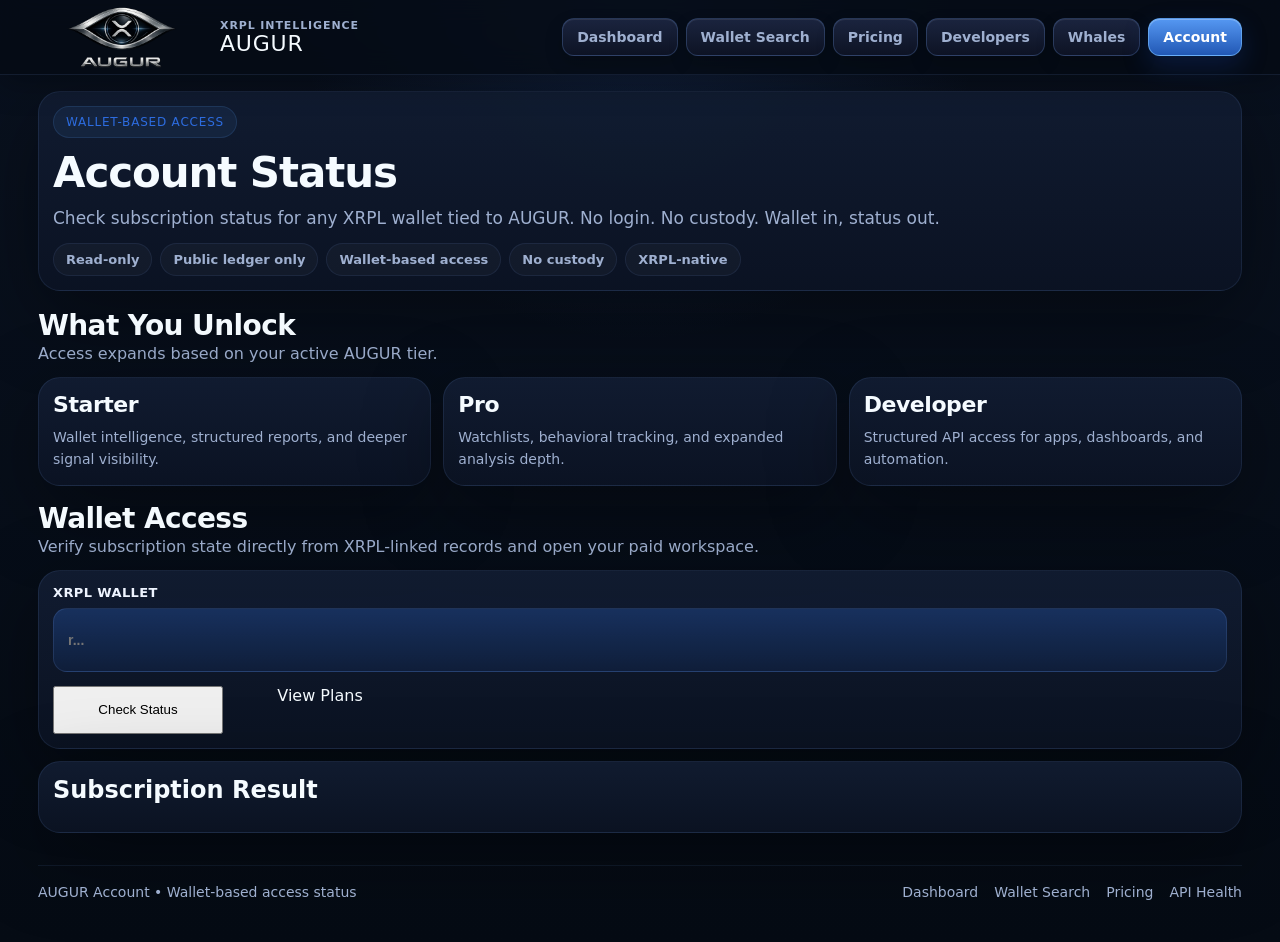
==== account/index.html @ 62ca0353 "Revert "augur: add custodial wallet warning labels" This reverts commit 3d190e66dc133a65c12ebbc3bbf4" ====
<!DOCTYPE html>
<html lang="en">
<head>
  <meta charset="utf-8" />
  <meta name="viewport" content="width=device-width, initial-scale=1, maximum-scale=1, user-scalable=no" />
  <title>AUGUR Account Status</title>
  <meta name="description" content="Check AUGUR subscription status for any XRPL wallet. Wallet-based access. No login. No custody." />
  <style>
    :root{
      --bg:#050b14;
      --panel:#111c31;
      --panel-2:#0b1323;
      --line:rgba(118,156,228,.12);
      --line-soft:rgba(118,156,228,.10);
      --text:#eef4ff;
      --muted:#9fb0d0;
      --soft:#7f92b6;
      --blue:#59a6ff;
      --blue-2:#2d6cdf;
      --green:#4ee39a;
      --amber:#ffcc66;
      --red:#ff7878;
      --shadow:0 24px 80px rgba(0,0,0,.36);
      --glow:0 0 0 1px rgba(87,166,255,.14), 0 0 28px rgba(45,108,223,.10);
      --radius:22px;
    }

    *{box-sizing:border-box}
    html{scroll-behavior:smooth}
    body{
      margin:0;
      font-family:Inter,ui-sans-serif,system-ui,-apple-system,BlinkMacSystemFont,"Segoe UI",sans-serif;
      background:
        radial-gradient(circle at top, rgba(56,104,198,.18), transparent 30%),
        linear-gradient(180deg, #09111f 0%, var(--bg) 100%);
      color:#f5fbff;
    }

    a{color:inherit;text-decoration:none}

    .wrap{
      width:min(1240px, calc(100% - 36px));
      margin:0 auto;
      padding:0 18px;
    }

    .topbar{
      position:sticky;
      top:0;
      z-index:50;
      backdrop-filter:blur(14px);
      background:rgba(5,11,21,.84);
      border-bottom:1px solid rgba(118,156,228,.12);
      box-shadow:0 10px 30px rgba(0,0,0,.25);
    }

    .nav{
      min-height:74px;
      display:flex;
      align-items:center;
      justify-content:space-between;
      gap:16px;
      flex-wrap:wrap;
    }

    .brand{
      display:flex;
      align-items:center;
      gap:14px;
      letter-spacing:.4px;
    }

    .brand-mark{
      width:168px;
      height:64px;
      display:grid;
      place-items:center;
      color:var(--blue-2);
    }

    .brand-mark img{
      width:100%;
      height:100%;
      object-fit:contain;
      display:block;
      transform:translateY(-48px);
    }

    .brand-copy{
      display:flex;
      flex-direction:column;
      gap:2px;
    }

    .brand-copy small{
      color:var(--muted);
      font-size:11px;
      letter-spacing:.9px;
      text-transform:uppercase;
      font-weight:700;
      line-height:1;
    }

    .brand-copy span{
      font-size:22px;
      letter-spacing:.8px;
      line-height:1;
    }

    .nav-links{
      display:flex;
      align-items:center;
      gap:8px;
      flex-wrap:wrap;
    }

    .nav-link{
      color:var(--muted);
      padding:10px 14px;
      border-radius:12px;
      font-size:14px;
      font-weight:700;
      border:1px solid rgba(92,128,190,.32);
      transition:.15s ease;
      background:linear-gradient(180deg,rgba(28,38,66,.95) 0%,rgba(14,20,38,.95) 100%);
      box-shadow:inset 0 1px 0 rgba(255,255,255,.08),0 8px 18px rgba(0,0,0,.18);
    }

    .nav-link:hover{
      color:var(--text);
      transform:translateY(-1px);
      border-color:rgba(120,190,255,.45);
      box-shadow:inset 0 1px 0 rgba(255,255,255,.12),0 10px 24px rgba(20,60,160,.18);
    }

    .nav-link.active{
      color:#fff;
      background:linear-gradient(180deg,rgba(90,160,255,.95) 0%,rgba(35,92,190,.95) 100%);
      border-color:rgba(120,190,255,.6);
      box-shadow:inset 0 1px 0 rgba(255,255,255,.25),0 10px 26px rgba(20,60,160,.28);
    }

    .mobile-nav{
      display:none;
      width:100%;
      gap:8px;
      flex-wrap:wrap;
      padding-top:12px;
      padding-bottom:6px;
      border-top:1px solid rgba(118,156,228,.10);
      overflow-x:visible;
    }

    .mobile-nav::-webkit-scrollbar{
      display:none;
    }

    .mobile-nav a{
      flex:0 0 auto;
      min-height:46px;
      display:flex;
      align-items:center;
      justify-content:center;
      text-align:center;
      padding:0 8px;
      border-radius:12px;
      text-decoration:none;
      color:var(--muted);
      background:linear-gradient(180deg,rgba(28,38,66,.95) 0%,rgba(14,20,38,.95) 100%);
      border:1px solid rgba(92,128,190,.32);
      box-shadow:inset 0 1px 0 rgba(255,255,255,.08),0 8px 18px rgba(0,0,0,.18);
      font-size:13px;
      font-weight:700;
    }

    .mobile-nav a:hover,
    .mobile-nav a.active{
      color:var(--text);
      background:rgba(118,156,228,.12);
    }

    .hero{
      padding:16px 0 8px;
    }

    .hero-card,
    .card{
      background:linear-gradient(180deg,rgba(17,28,49,.96),rgba(11,19,35,.96));
      border:1px solid var(--line);
      border-radius:22px;
      box-shadow:var(--shadow);
      padding:14px;
    }

    .eyebrow{
      display:inline-flex;
      align-items:center;
      gap:8px;
      padding:8px 12px;
      border-radius:999px;
      background:rgba(87,166,255,.08);
      border:1px solid rgba(87,166,255,.14);
      color:var(--blue-2);
      font-size:12px;
      text-transform:uppercase;
      letter-spacing:.8px;
    }

    h1,h2,h3,p,pre{margin:0}

    h1{
      margin:14px 0 10px;
      font-size:42px;
      line-height:1.02;
      letter-spacing:-1.1px;
      max-width:900px;
    }

    .lede{
      margin:0;
      color:var(--muted);
      font-size:17px;
      max-width:940px;
      line-height:1.55;
    }

    .trust{
      display:flex;
      flex-wrap:wrap;
      gap:8px;
      margin-top:12px;
    }

    .pill{
      display:inline-flex;
      align-items:center;
      gap:8px;
      padding:8px 12px;
      border-radius:999px;
      background:rgba(255,255,255,.03);
      border:1px solid rgba(118,156,228,.10);
      color:var(--muted);
      font-size:13px;
      font-weight:700;
    }

    .section{
      padding:8px 0 14px;
    }

    .section-head{
      display:flex;
      align-items:end;
      justify-content:space-between;
      gap:16px;
      margin-bottom:12px;
      flex-wrap:wrap;
    }

    .section-head h2{
      font-size:28px;
      letter-spacing:-.6px;
    }

    .section-head p{
      color:var(--muted);
      line-height:1.45;
    }

    .grid-3{
      display:grid;
      grid-template-columns:repeat(3,minmax(0,1fr));
      gap:12px;
    }

    .grid-2{
      display:grid;
      gap:12px;
    }

    .tag{
      display:inline-flex;
      align-items:center;
      width:max-content;
      padding:8px 10px;
      border-radius:999px;
      font-size:11px;
      letter-spacing:.14em;
      text-transform:uppercase;
      color:#dfe9ff;
      background:rgba(255,255,255,.05);
      border:1px solid var(--line-soft);
      margin-bottom:12px;
    }

    .tag.blue{
      color:#dcebff;
      background:rgba(49,108,214,.18);
      border-color:rgba(89,166,255,.20);
    }

    .tag.green{
      color:#dcffef;
      background:rgba(34,111,76,.22);
      border-color:rgba(78,227,154,.20);
    }

    .tag.amber{
      color:#fff2cf;
      background:rgba(125,95,28,.24);
      border-color:rgba(255,204,102,.18);
    }

    .tag.red{
      color:#ffdede;
      background:rgba(120,29,29,.26);
      border-color:rgba(255,120,120,.18);
    }

    .tag.gray{
      color:#d7dfef;
      background:rgba(90,102,128,.20);
      border-color:rgba(159,176,208,.18);
    }

    .tag.purple{
      color:#f0e7ff;
      background:rgba(88,66,160,.24);
      border-color:rgba(170,140,255,.22);
    }

    .card h3{
      font-size:22px;
      letter-spacing:-.02em;
      margin-bottom:10px;
    }

    .card p{
      color:var(--muted);
      line-height:1.55;
      font-size:14px;
    }

    .code-card{
      background:linear-gradient(180deg,rgba(9,15,26,.98),rgba(7,12,22,.98));
      border:1px solid rgba(118,156,228,.14);
      border-radius:18px;
      padding:14px;
      overflow:auto;
    }

    pre{
      font-family:ui-monospace,SFMono-Regular,Menlo,Consolas,monospace;
      font-size:12px;
      line-height:1.6;
      color:#dbe8ff;
      white-space:pre-wrap;
      word-break:break-word;
    }

    .list{
      margin:0;
      padding-left:18px;
      color:var(--muted);
      display:grid;
      gap:10px;
      line-height:1.55;
      font-size:14px;
    }

    .list li small{
      display:block;
      color:var(--soft);
      margin-top:4px;
    }

    .endpoint-list{
      display:grid;
      gap:10px;
    }

    .endpoint{
      padding:14px;
      border-radius:16px;
      background:rgba(255,255,255,.03);
      border:1px solid rgba(255,255,255,.06);
    }

    .endpoint .path{
      display:inline-block;
      font-family:ui-monospace,SFMono-Regular,Menlo,Consolas,monospace;
      font-size:13px;
      font-weight:800;
      color:#dbe8ff;
      margin-bottom:6px;
    }

    .endpoint p{
      color:var(--muted);
      line-height:1.5;
      font-size:13px;
    }

    .footer{
      padding:18px 0 42px;
      color:var(--muted);
      font-size:14px;
    }

    .footer-inner{
      padding-top:18px;
      border-top:1px solid rgba(118,156,228,.10);
      display:flex;
      align-items:center;
      justify-content:space-between;
      gap:14px;
      flex-wrap:wrap;
    }

    .footer-links{
      display:flex;
      gap:16px;
      flex-wrap:wrap;
    }

    .footer-links a{color:var(--muted)}
    .footer-links a:hover{color:var(--text)}

    .account-actions{
      display:flex;
      gap:12px;
      flex-wrap:wrap;
      margin-top:14px;
    }

    .account-actions .btn{
      min-height:48px;
      min-width:170px;
      justify-content:center;
      text-align:center;
      text-decoration:none;
    }

    @media (max-width:1080px){
      .grid-3,
      .grid-2{
        grid-template-columns:1fr;
      }
    }

    @media (max-width:760px){
      .wrap{padding:0 14px}
      .nav-links{display:none}
      .mobile-nav{
        display:flex;
        gap:10px;
        overflow-x:visible;
      flex-wrap:wrap;
        padding-bottom:6px;
      }
      .hero{padding:12px 0 6px}
      .hero-card,.card{padding:12px}
      .section{padding:6px 0 10px}
      .section-head{margin-bottom:10px}
      .section-head h2{font-size:24px}
      .card h3{font-size:19px}
      .card p,.list,.endpoint p{font-size:13px}
      h1{font-size:30px}
      .lede{font-size:15px}
      .brand-copy span{font-size:18px}
    }
  </style>

  <!-- favicon: AUGUR -->
  <link rel="icon" href="/assets/favicons/augur/favicon.ico" sizes="any" />
  <link rel="icon" type="image/png" sizes="32x32" href="/assets/favicons/augur/favicon-32x32.png" />
  <link rel="icon" type="image/png" sizes="16x16" href="/assets/favicons/augur/favicon-16x16.png" />
  <link rel="apple-touch-icon" sizes="180x180" href="/assets/favicons/augur/apple-touch-icon.png" />
  <meta name="apple-mobile-web-app-title" content="AUGUR" />
  <meta name="application-name" content="AUGUR" />
</head>
<body>
  <div class="topbar">
    <div class="wrap">
      <div class="nav">
        <a class="brand" href="/">
          <div class="brand-mark"><img src="/assets/augur_logo.webp" alt="AUGUR logo" onerror="this.onerror=null;this.src='/assets/augur_logo.png';" /></div>
          <div class="brand-copy">
            <small>XRPL Intelligence</small>
            <span>AUGUR</span>
          </div>
        </a>

<div class="nav-links">
          <a class="nav-link" href="/">Dashboard</a>
          <a class="nav-link" href="/wallet/">Wallet Search</a>
          <a class="nav-link" href="/pricing.html">Pricing</a>
          <a class="nav-link" href="/developers.html">Developers</a>
          <a class="nav-link" href="/whales/">Whales</a>
          <a class="nav-link active" href="/account/">Account</a>
</div>

<div class="mobile-nav">
        <a href="/">Dashboard</a>
        <a href="/wallet/">Wallet Search</a>
        <a href="/pricing.html">Pricing</a>
        <a href="/developers.html">Developers</a>
        <a href="/whales/">Whales</a>
        <a class="active" href="/account/">Account</a>
</div>
      </div>
    </div>
  </div>

  <main class="wrap">
    <section class="hero">
      <div class="hero-card">
        <div class="eyebrow">Wallet-Based Access</div>
        <h1>Account Status</h1>
        <p class="lede">
          Check subscription status for any XRPL wallet tied to AUGUR. No login. No custody. Wallet in, status out.
        </p>

        <div class="trust">
          <span class="pill">Read-only</span>
          <span class="pill">Public ledger only</span>
          <span class="pill">Wallet-based access</span>
          <span class="pill">No custody</span>
          <span class="pill">XRPL-native</span>
        </div>
      </div>

      <div class="section-head" style="margin-top:18px;">
        <div>
          <h2>What You Unlock</h2>
          <p>Access expands based on your active AUGUR tier.</p>
        </div>
      </div>

      <div class="grid-3">
        <div class="card">
          <h3>Starter</h3>
          <p>Wallet intelligence, structured reports, and deeper signal visibility.</p>
        </div>
        <div class="card">
          <h3>Pro</h3>
          <p>Watchlists, behavioral tracking, and expanded analysis depth.</p>
        </div>
        <div class="card">
          <h3>Developer</h3>
          <p>Structured API access for apps, dashboards, and automation.</p>
        </div>
      </div>
    </section>

    <section class="section">
      <div class="section-head">
        <div>
          <h2>Wallet Access</h2>
          <p>Verify subscription state directly from XRPL-linked records and open your paid workspace.</p>
        </div>
      </div>

      <div class="grid-2">
        <div class="card">
          <div style="display:grid;gap:8px;">
            <label for="walletInput" style="font-size:13px;font-weight:800;letter-spacing:.03em;color:var(--text);text-transform:uppercase;">XRPL wallet</label>
            <input
              id="walletInput"
              type="text"
              placeholder="r..."
              autocomplete="off"
              spellcheck="false"
              style="width:100%;min-height:64px;border:1px solid rgba(118,156,228,.16);background:linear-gradient(180deg,rgba(38,88,173,.38),rgba(18,43,87,.38));color:var(--text);padding:0 14px;font-size:14px;font-weight:700;outline:none;border-radius:14px;"
            />
          </div>

          <div class="account-actions">
            <button class="btn btn-primary btn-hud" id="checkStatusBtn" type="button">Check Status</button>
            <a class="btn btn-secondary btn-hud" href="/pricing.html">View Plans</a>
          </div>
        </div>

        <div class="card">
          <h2 style="margin:0 0 14px;">Subscription Result</h2>
          <div id="statusBox" hidden class="status-box">
            <div class="kv" id="statusDetails"></div>
          </div>

          <div class="card" id="accountUtilityLauncher" hidden style="margin-top:14px;padding:18px;">
            <h3 style="margin:0 0 10px;">Hub Access</h3>
            <p style="margin:0;color:var(--muted);line-height:1.55;">
              This wallet has paid access. Open Hub to access the utilities included with this tier.
            </p>
            <div id="accountUtilityLinks" style="margin-top:12px;display:flex;flex-wrap:wrap;gap:12px;"></div>
          </div>
        </div>
      </div>
    </section>
  </main>

  <footer class="footer">
    <div class="wrap">
      <div class="footer-inner">
        <div>AUGUR Account • Wallet-based access status</div>
        <div class="footer-links">
          <a href="/">Dashboard</a>
          <a href="/wallet/">Wallet Search</a>
          <a href="/pricing.html">Pricing</a>
          <a href="https://api.augurxrpl.com/api/health" target="_blank" rel="noopener">API Health</a>
        </div>
      </div>
    </div>
  </footer>
<script>
    const API_BASE = "https://api.augurxrpl.com";
    const AUGUR_SUBSCRIBER_WALLET_KEY = "augurSubscriberWallet";
    const AUGUR_LAST_REPORT_WALLET_KEY = "augurLastReportWallet";
    const walletInput = document.getElementById("walletInput");
    const checkStatusBtn = document.getElementById("checkStatusBtn");
    const statusBox = document.getElementById("statusBox");
    const statusDetails = document.getElementById("statusDetails");
    const accountUtilityLauncher = document.getElementById("accountUtilityLauncher");
    const accountUtilityLinks = document.getElementById("accountUtilityLinks");

    function safeText(value){
      if (value === null || value === undefined || value === "") return "—";
      return String(value);
    }

    function escapeHtml(value){
      return String(value)
        .replace(/&/g, "&amp;")
        .replace(/</g, "&lt;")
        .replace(/>/g, "&gt;")
        .replace(/"/g, "&quot;")
        .replace(/'/g, "&#39;");
    }

    function statusTone(value){
      const v = String(value || "").toLowerCase();
      if (v.includes("expired")) return "red";
      if (v.includes("inactive")) return "gray";
      if (v.includes("active")) return "green";
      return "blue";
    }

    function tierTone(value){
      const v = String(value || "").toLowerCase();
      if (v === "developer") return "blue";
      if (v === "pro") return "green";
      if (v === "starter") return "green";
      return "gray";
    }

    function rowTone(label, value){
      if (label === "Status") return statusTone(value);
      if (label === "Tier") return tierTone(value);
      return "";
    }

    function renderUtilityLinks(plan, wallet){
      if (!accountUtilityLinks) return;

      const links = [];

      if (["starter","pro","developer"].includes(plan)) {
        links.push({
          href: `/hub.html?wallet=${encodeURIComponent(wallet)}`,
          label: "Open Hub"
        });
      }

      accountUtilityLinks.innerHTML = links.map((item) => `
        <a class="btn btn-primary btn-hud" href="${item.href}" style="text-decoration:none;">${item.label}</a>
      `).join("");
    }

    function renderRows(rows){
      statusBox.hidden = false;
      statusDetails.innerHTML = rows.map(([label, value, isCode]) => {
        const tone = rowTone(label, value);
        const rendered = isCode
          ? `<code>${escapeHtml(value)}</code>`
          : tone
            ? `<span class="tag ${tone}">${escapeHtml(value)}</span>`
            : `<span>${escapeHtml(value)}</span>`;
        return `
        <div class="kv-row">
          <strong>${escapeHtml(label)}</strong>
          ${rendered}
        </div>
      `;
      }).join("");
    }

    checkStatusBtn.addEventListener("click", async () => {
      const wallet = walletInput.value.trim();

      if (!wallet) {
        renderRows([["Error", "Enter an XRPL wallet address.", false]]);
        return;
      }

      checkStatusBtn.disabled = true;
      accountUtilityLauncher.hidden = true;

      try {
        const res = await fetch(`${API_BASE}/api/subscription/status?wallet=${encodeURIComponent(wallet)}`);
        const data = await res.json();

        if (res.ok && data.ok) {
          try {
            localStorage.setItem(AUGUR_SUBSCRIBER_WALLET_KEY, wallet);
            sessionStorage.setItem(AUGUR_SUBSCRIBER_WALLET_KEY, wallet);
            localStorage.setItem(AUGUR_LAST_REPORT_WALLET_KEY, wallet);
            sessionStorage.setItem(AUGUR_LAST_REPORT_WALLET_KEY, wallet);
          } catch {}
        }

        if (!res.ok || !data.ok) {
          throw new Error(data.error || data.message || "Status lookup failed");
        }

        const plan = String(data.planCode || "").toLowerCase();
        const allowed = data.active === true && ["starter","pro","developer"].includes(plan);

        renderRows([
          ["Wallet", safeText(data.walletAddress), true],
          ["Tier", safeText(data.planCode), false],
          ["Status", safeText(data.status), false],
                    ["Destination Tag", safeText(data.destinationTag), true],
          ["Started", safeText(data.startedAt), false],
          ["Expiry", safeText(data.expiresAt), false]
        ]);

        if (allowed) {
          accountUtilityLauncher.hidden = false;
          renderUtilityLinks(plan, wallet);
          window.location.href = `/hub.html?wallet=${encodeURIComponent(wallet)}`;
        } else {
          accountUtilityLauncher.hidden = true;
          accountUtilityLinks.innerHTML = "";
        }
      } catch (err) {
        renderRows([["Error", err instanceof Error ? err.message : "Status lookup failed", false]]);
      } finally {
        checkStatusBtn.disabled = false;
      }
    });
  </script>
</body>
</html>
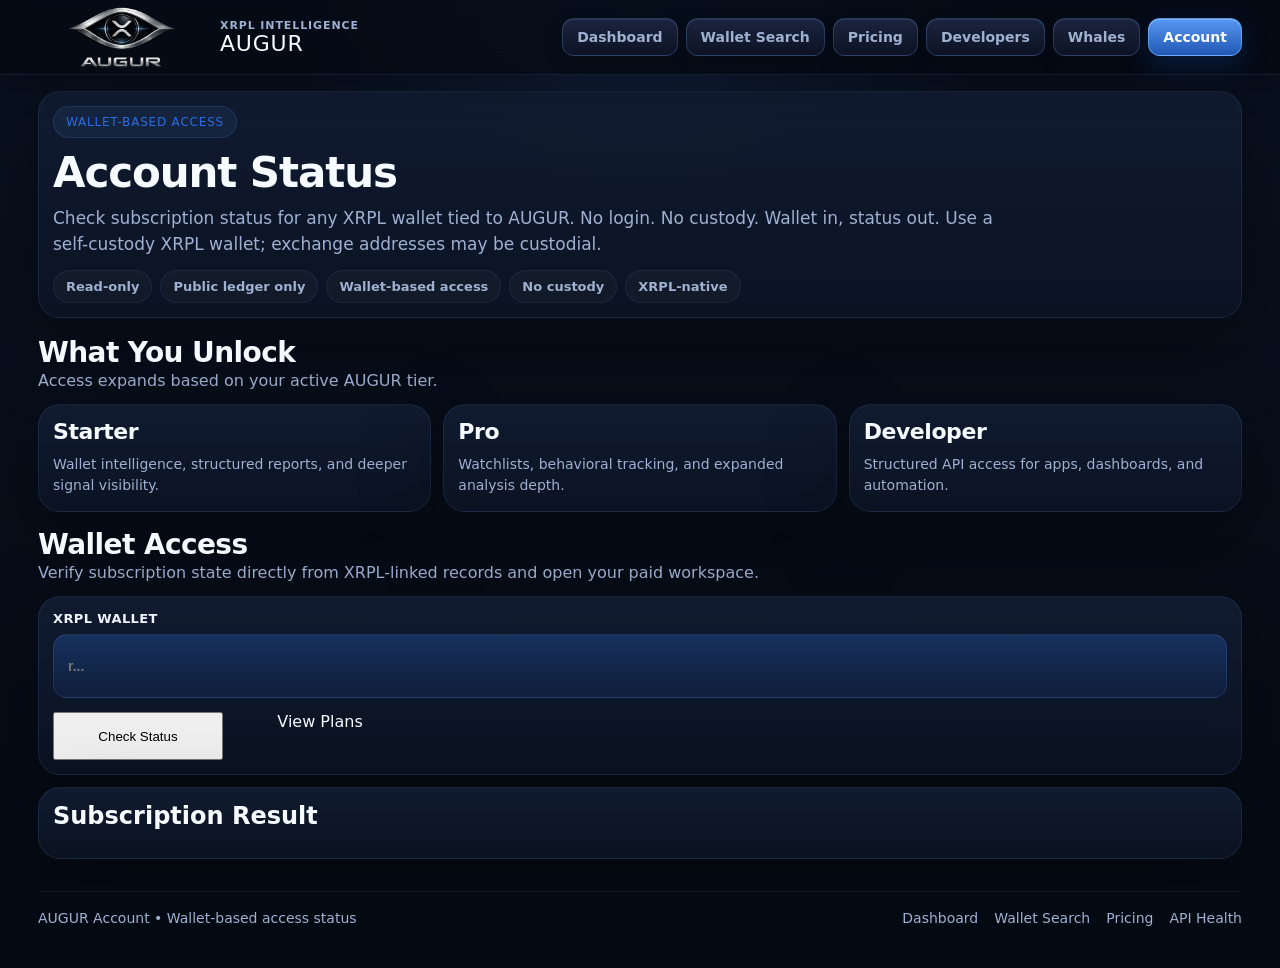
==== commit 90b497cb: "augur: add whale watch and custody helper copy" ====
--- a/account/index.html
+++ b/account/index.html
@@ -518,7 +518,7 @@
         <div class="eyebrow">Wallet-Based Access</div>
         <h1>Account Status</h1>
         <p class="lede">
-          Check subscription status for any XRPL wallet tied to AUGUR. No login. No custody. Wallet in, status out.
+          Check subscription status for any XRPL wallet tied to AUGUR. No login. No custody. Wallet in, status out. Use a self-custody XRPL wallet; exchange addresses may be custodial.
         </p>
 
         <div class="trust">
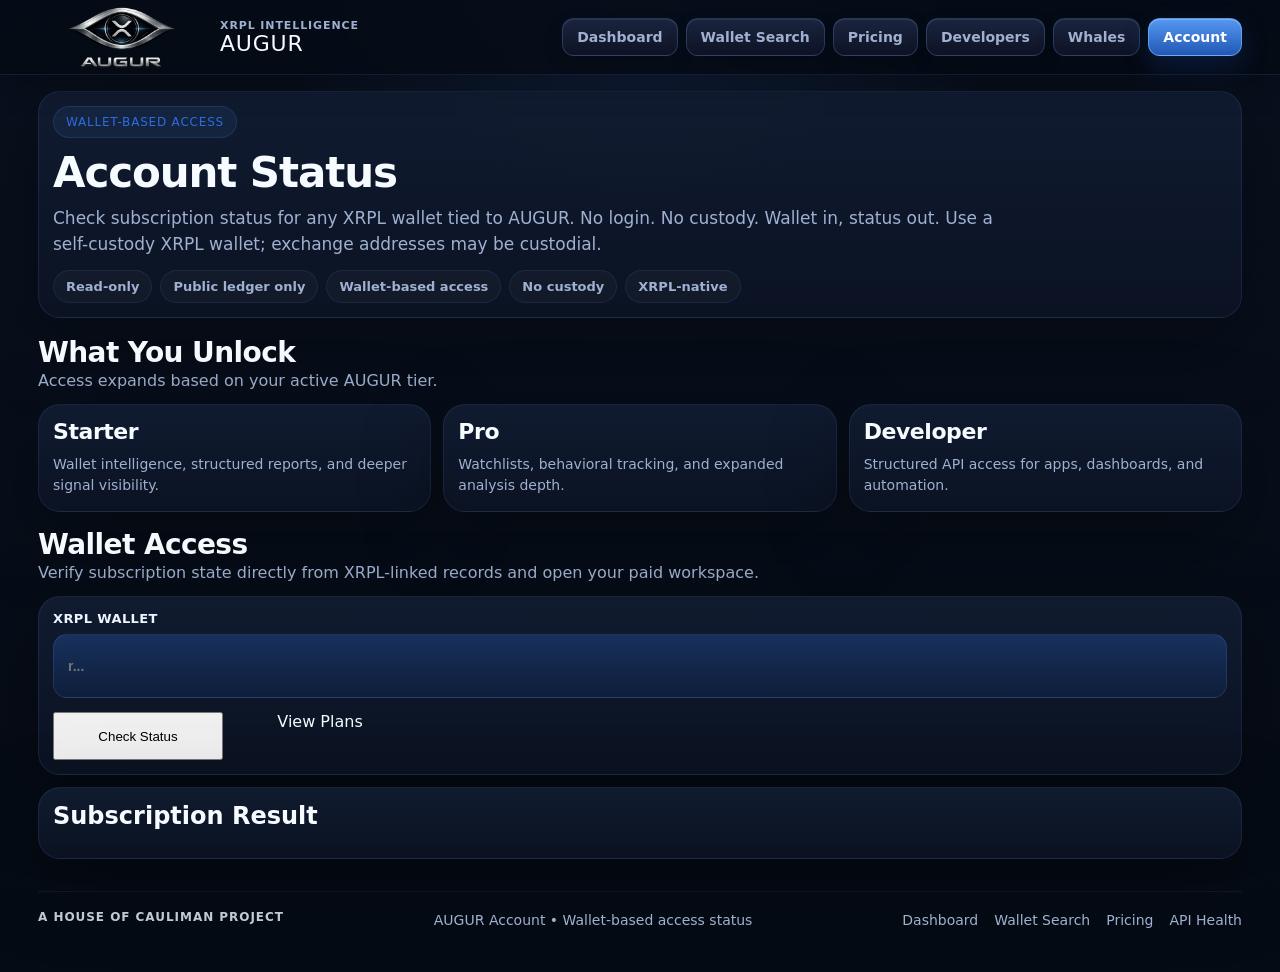
==== commit aa7c6434: "augur: add house project footer line" ====
--- a/account/index.html
+++ b/account/index.html
@@ -469,7 +469,17 @@
       .lede{font-size:15px}
       .brand-copy span{font-size:18px}
     }
-  </style>
+  
+.house-line{
+  margin-bottom:6px;
+  color:rgba(238,244,255,.82);
+  font-size:12px;
+  font-weight:800;
+  letter-spacing:.08em;
+  text-transform:uppercase;
+}
+
+</style>
 
   <!-- favicon: AUGUR -->
   <link rel="icon" href="/assets/favicons/augur/favicon.ico" sizes="any" />
@@ -602,6 +612,7 @@
   <footer class="footer">
     <div class="wrap">
       <div class="footer-inner">
+        <div class="house-line">A House of Cauliman Project</div>
         <div>AUGUR Account • Wallet-based access status</div>
         <div class="footer-links">
           <a href="/">Dashboard</a>
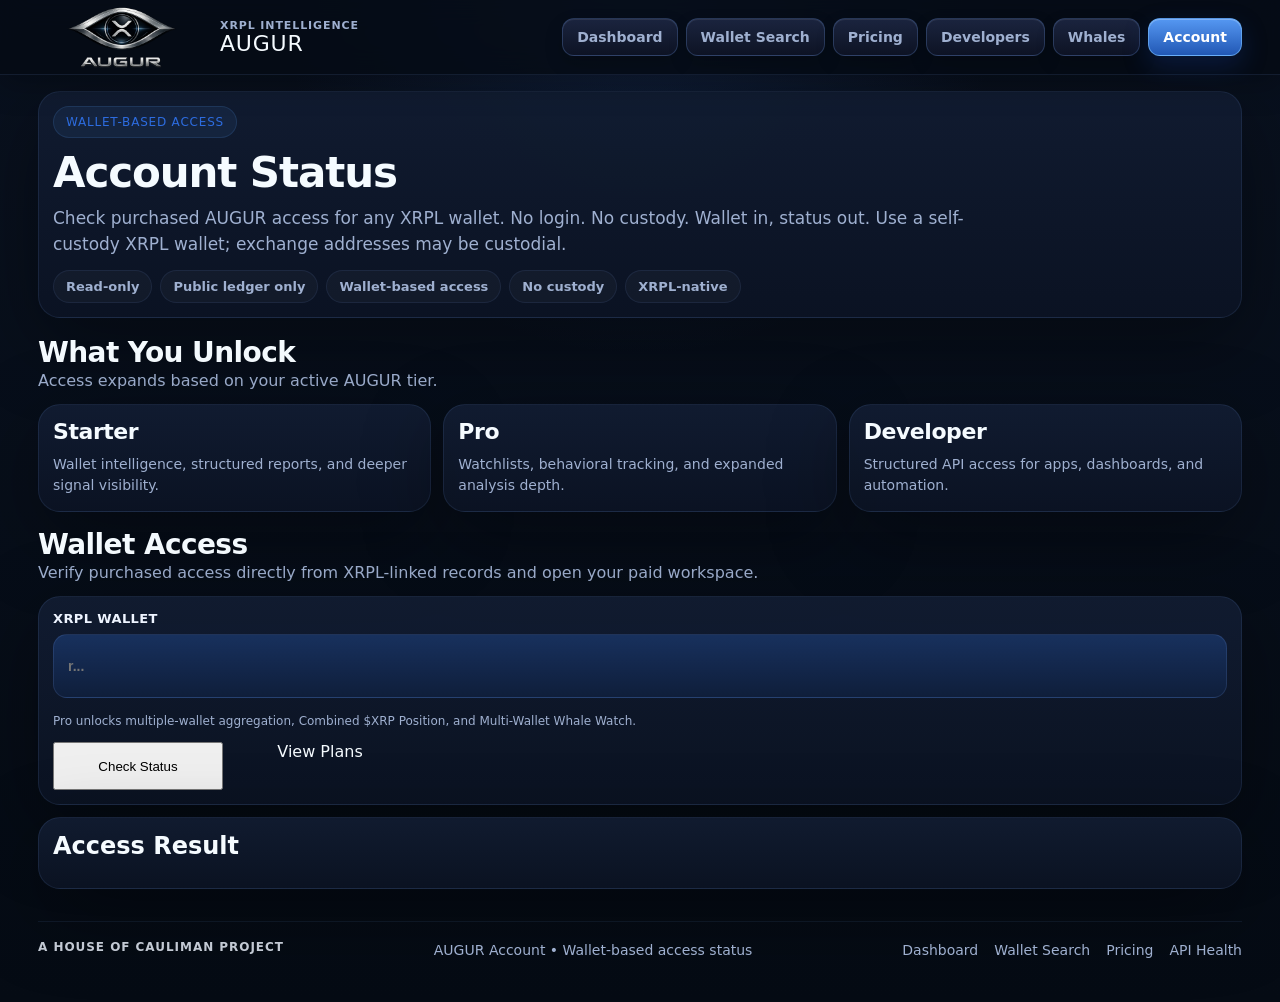
==== commit ed8cd375: "feat: add Pro multi-wallet portfolio and lifetime purchase UX" ====
--- a/account/index.html
+++ b/account/index.html
@@ -4,7 +4,7 @@
   <meta charset="utf-8" />
   <meta name="viewport" content="width=device-width, initial-scale=1, maximum-scale=1, user-scalable=no" />
   <title>AUGUR Account Status</title>
-  <meta name="description" content="Check AUGUR subscription status for any XRPL wallet. Wallet-based access. No login. No custody." />
+  <meta name="description" content="Check AUGUR access status for any XRPL wallet. Wallet-based access. No login. No custody." />
   <style>
     :root{
       --bg:#050b14;
@@ -528,7 +528,7 @@
         <div class="eyebrow">Wallet-Based Access</div>
         <h1>Account Status</h1>
         <p class="lede">
-          Check subscription status for any XRPL wallet tied to AUGUR. No login. No custody. Wallet in, status out. Use a self-custody XRPL wallet; exchange addresses may be custodial.
+          Check purchased AUGUR access for any XRPL wallet. No login. No custody. Wallet in, status out. Use a self-custody XRPL wallet; exchange addresses may be custodial.
         </p>
 
         <div class="trust">
@@ -567,7 +567,7 @@
       <div class="section-head">
         <div>
           <h2>Wallet Access</h2>
-          <p>Verify subscription state directly from XRPL-linked records and open your paid workspace.</p>
+          <p>Verify purchased access directly from XRPL-linked records and open your paid workspace.</p>
         </div>
       </div>
 
@@ -583,6 +583,7 @@
               spellcheck="false"
               style="width:100%;min-height:64px;border:1px solid rgba(118,156,228,.16);background:linear-gradient(180deg,rgba(38,88,173,.38),rgba(18,43,87,.38));color:var(--text);padding:0 14px;font-size:14px;font-weight:700;outline:none;border-radius:14px;"
             />
+            <div style="font-size:12px;color:var(--muted);margin-top:8px;">Pro unlocks multiple-wallet aggregation, Combined $XRP Position, and Multi-Wallet Whale Watch.</div>
           </div>
 
           <div class="account-actions">
@@ -592,7 +593,7 @@
         </div>
 
         <div class="card">
-          <h2 style="margin:0 0 14px;">Subscription Result</h2>
+          <h2 style="margin:0 0 14px;">Access Result</h2>
           <div id="statusBox" hidden class="status-box">
             <div class="kv" id="statusDetails"></div>
           </div>
@@ -612,7 +613,7 @@
   <footer class="footer">
     <div class="wrap">
       <div class="footer-inner">
-        <div class="house-line">A House of Cauliman Project</div>
+        <div class="house-line"><a href="https://houseofcauliman.com">A House of Cauliman Project</a></div>
         <div>AUGUR Account • Wallet-based access status</div>
         <div class="footer-links">
           <a href="/">Dashboard</a>
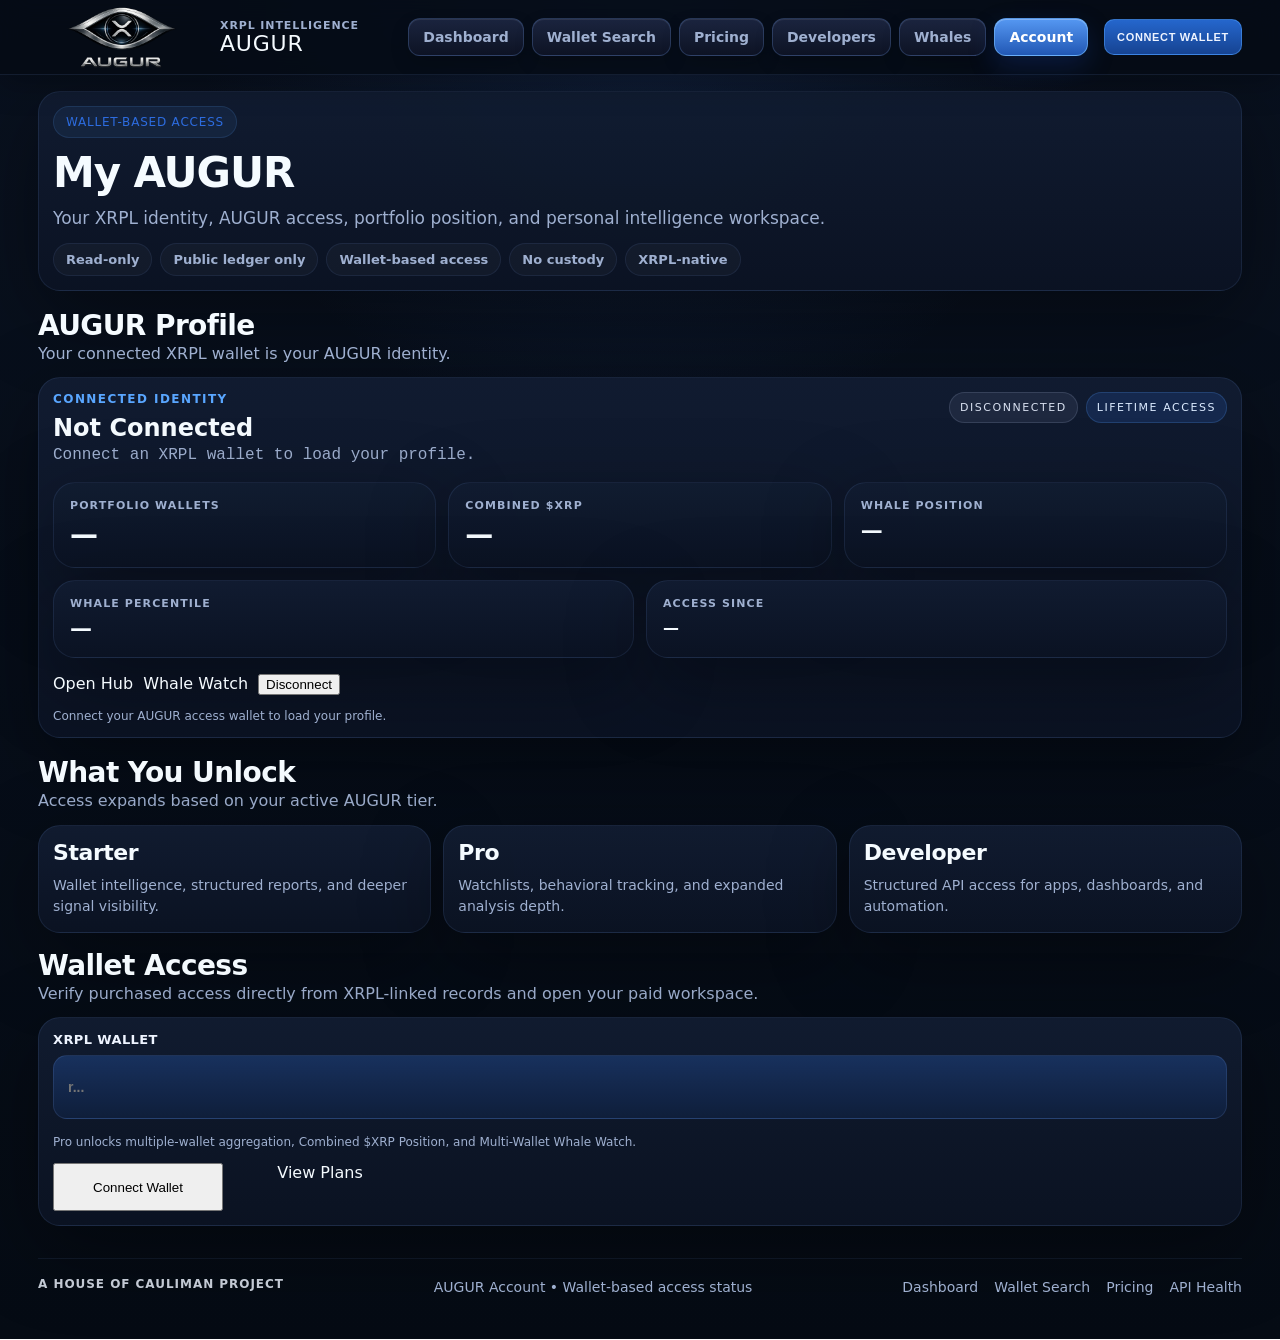
==== commit 808685f9: "feat: add global wallet session and My AUGUR profile" ====
--- a/account/index.html
+++ b/account/index.html
@@ -526,9 +526,9 @@
     <section class="hero">
       <div class="hero-card">
         <div class="eyebrow">Wallet-Based Access</div>
-        <h1>Account Status</h1>
+        <h1>My AUGUR</h1>
         <p class="lede">
-          Check purchased AUGUR access for any XRPL wallet. No login. No custody. Wallet in, status out. Use a self-custody XRPL wallet; exchange addresses may be custodial.
+          Your XRPL identity, AUGUR access, portfolio position, and personal intelligence workspace.
         </p>
 
         <div class="trust">
@@ -537,6 +537,67 @@
           <span class="pill">Wallet-based access</span>
           <span class="pill">No custody</span>
           <span class="pill">XRPL-native</span>
+        </div>
+      </div>
+
+      <div class="section-head" style="margin-top:18px;">
+        <div>
+          <h2>AUGUR Profile</h2>
+          <p>Your connected XRPL wallet is your AUGUR identity.</p>
+        </div>
+      </div>
+
+      <div class="card" id="augurProfileCard">
+        <div style="display:flex;justify-content:space-between;gap:16px;align-items:flex-start;flex-wrap:wrap;">
+          <div>
+            <div style="font-size:12px;font-weight:900;letter-spacing:.12em;text-transform:uppercase;color:var(--blue);">Connected Identity</div>
+            <h2 id="profileTier" style="margin:8px 0 4px;">Not Connected</h2>
+            <div id="profileWallet" style="font-family:ui-monospace,SFMono-Regular,Consolas,monospace;color:var(--muted);word-break:break-all;">Connect an XRPL wallet to load your profile.</div>
+          </div>
+
+          <div style="display:flex;gap:8px;flex-wrap:wrap;">
+            <span id="profileAccessBadge" class="tag gray">Disconnected</span>
+            <span id="profileLifetimeBadge" class="tag blue" hidden>Lifetime Access</span>
+          </div>
+        </div>
+
+        <div class="grid-3" style="margin-top:18px;">
+          <div class="card" style="padding:16px;">
+            <div style="font-size:11px;font-weight:900;letter-spacing:.1em;text-transform:uppercase;color:var(--muted);">Portfolio Wallets</div>
+            <div id="profileWalletCount" style="font-size:28px;font-weight:900;margin-top:6px;">—</div>
+          </div>
+
+          <div class="card" style="padding:16px;">
+            <div style="font-size:11px;font-weight:900;letter-spacing:.1em;text-transform:uppercase;color:var(--muted);">Combined $XRP</div>
+            <div id="profileCombinedXrp" style="font-size:28px;font-weight:900;margin-top:6px;">—</div>
+          </div>
+
+          <div class="card" style="padding:16px;">
+            <div style="font-size:11px;font-weight:900;letter-spacing:.1em;text-transform:uppercase;color:var(--muted);">Whale Position</div>
+            <div id="profileWhalePosition" style="font-size:22px;font-weight:900;margin-top:6px;">—</div>
+          </div>
+        </div>
+
+        <div style="display:grid;grid-template-columns:1fr 1fr;gap:12px;margin-top:12px;">
+          <div class="card" style="padding:16px;">
+            <div style="font-size:11px;font-weight:900;letter-spacing:.1em;text-transform:uppercase;color:var(--muted);">Whale Percentile</div>
+            <div id="profilePercentile" style="font-size:22px;font-weight:900;margin-top:6px;">—</div>
+          </div>
+
+          <div class="card" style="padding:16px;">
+            <div style="font-size:11px;font-weight:900;letter-spacing:.1em;text-transform:uppercase;color:var(--muted);">Access Since</div>
+            <div id="profileStartedAt" style="font-size:16px;font-weight:800;margin-top:8px;">—</div>
+          </div>
+        </div>
+
+        <div style="display:flex;gap:10px;flex-wrap:wrap;margin-top:16px;">
+          <a class="btn btn-primary btn-hud" href="/hub.html" style="text-decoration:none;">Open Hub</a>
+          <a class="btn btn-secondary btn-hud" href="/whales/" style="text-decoration:none;">Whale Watch</a>
+          <button class="btn btn-secondary btn-hud" id="profileDisconnectBtn" type="button">Disconnect</button>
+        </div>
+
+        <div id="profileNote" style="font-size:12px;color:var(--muted);margin-top:14px;">
+          Connect your AUGUR access wallet to load your profile.
         </div>
       </div>
 
@@ -587,12 +648,12 @@
           </div>
 
           <div class="account-actions">
-            <button class="btn btn-primary btn-hud" id="checkStatusBtn" type="button">Check Status</button>
+            <button class="btn btn-primary btn-hud" id="checkStatusBtn" type="button">Connect Wallet</button>
             <a class="btn btn-secondary btn-hud" href="/pricing.html">View Plans</a>
           </div>
         </div>
 
-        <div class="card">
+        <div class="card" id="accessResultCard" hidden>
           <h2 style="margin:0 0 14px;">Access Result</h2>
           <div id="statusBox" hidden class="status-box">
             <div class="kv" id="statusDetails"></div>
@@ -632,8 +693,36 @@
     const checkStatusBtn = document.getElementById("checkStatusBtn");
     const statusBox = document.getElementById("statusBox");
     const statusDetails = document.getElementById("statusDetails");
+    const accessResultCard = document.getElementById("accessResultCard");
     const accountUtilityLauncher = document.getElementById("accountUtilityLauncher");
     const accountUtilityLinks = document.getElementById("accountUtilityLinks");
+
+    const profileTier = document.getElementById("profileTier");
+    const profileWallet = document.getElementById("profileWallet");
+    const profileAccessBadge = document.getElementById("profileAccessBadge");
+    const profileLifetimeBadge = document.getElementById("profileLifetimeBadge");
+    const profileWalletCount = document.getElementById("profileWalletCount");
+    const profileCombinedXrp = document.getElementById("profileCombinedXrp");
+    const profileWhalePosition = document.getElementById("profileWhalePosition");
+    const profilePercentile = document.getElementById("profilePercentile");
+    const profileStartedAt = document.getElementById("profileStartedAt");
+    const profileDisconnectBtn = document.getElementById("profileDisconnectBtn");
+    const profileNote = document.getElementById("profileNote");
+
+    function updateWalletAccessButton(){
+      const connectedWallet =
+        window.AUGUR_SESSION?.getWallet?.() ||
+        localStorage.getItem(AUGUR_SUBSCRIBER_WALLET_KEY) ||
+        sessionStorage.getItem(AUGUR_SUBSCRIBER_WALLET_KEY) ||
+        "";
+
+      if (connectedWallet) {
+        checkStatusBtn.textContent = "Refresh Access";
+        if (!walletInput.value) walletInput.value = connectedWallet;
+      } else {
+        checkStatusBtn.textContent = "Connect Wallet";
+      }
+    }
 
     function safeText(value){
       if (value === null || value === undefined || value === "") return "—";
@@ -683,12 +772,20 @@
         });
       }
 
+      if (["pro","developer"].includes(plan)) {
+        links.push({
+          href: `/whales/`,
+          label: "Open Multi-Wallet Whale Watch"
+        });
+      }
+
       accountUtilityLinks.innerHTML = links.map((item) => `
         <a class="btn btn-primary btn-hud" href="${item.href}" style="text-decoration:none;">${item.label}</a>
       `).join("");
     }
 
     function renderRows(rows){
+      if (accessResultCard) accessResultCard.hidden = false;
       statusBox.hidden = false;
       statusDetails.innerHTML = rows.map(([label, value, isCode]) => {
         const tone = rowTone(label, value);
@@ -706,6 +803,130 @@
       }).join("");
     }
 
+    function formatProfileXrp(value){
+      const n = Number(value);
+      if (!Number.isFinite(n)) return "—";
+      return `${n.toLocaleString(undefined,{maximumFractionDigits:2})} XRP`;
+    }
+
+    function formatProfileDate(value){
+      if (!value) return "—";
+      const d = new Date(value);
+      if (Number.isNaN(d.getTime())) return String(value);
+      return d.toLocaleDateString(undefined,{
+        year:"numeric",
+        month:"short",
+        day:"numeric"
+      });
+    }
+
+    function resetProfile(){
+      profileTier.textContent = "Not Connected";
+      profileWallet.textContent = "Connect an XRPL wallet to load your profile.";
+      profileAccessBadge.textContent = "Disconnected";
+      profileAccessBadge.className = "tag gray";
+      profileLifetimeBadge.hidden = true;
+      profileWalletCount.textContent = "—";
+      profileCombinedXrp.textContent = "—";
+      profileWhalePosition.textContent = "—";
+      profilePercentile.textContent = "—";
+      profileStartedAt.textContent = "—";
+      profileNote.textContent = "Connect your AUGUR access wallet to load your profile.";
+    }
+
+    async function loadAugurProfile(){
+      const wallet =
+        window.AUGUR_SESSION?.getWallet?.() ||
+        localStorage.getItem(AUGUR_SUBSCRIBER_WALLET_KEY) ||
+        sessionStorage.getItem(AUGUR_SUBSCRIBER_WALLET_KEY) ||
+        "";
+
+      if (!wallet) {
+        resetProfile();
+        return;
+      }
+
+      try {
+        const res = await fetch(
+          `${API_BASE}/api/subscription/status?wallet=${encodeURIComponent(wallet)}`
+        );
+        const data = await res.json();
+
+        if (!res.ok || !data.ok) {
+          resetProfile();
+          profileWallet.textContent = wallet;
+          profileNote.textContent = data.error || "Unable to load AUGUR access.";
+          return;
+        }
+
+        const plan = String(data.planCode || "free").toLowerCase();
+        const planLabel = plan.charAt(0).toUpperCase() + plan.slice(1);
+
+        profileTier.textContent = planLabel;
+        profileWallet.textContent = wallet;
+        profileAccessBadge.textContent = data.active ? "Active" : "Inactive";
+        profileAccessBadge.className = `tag ${data.active ? "green" : "gray"}`;
+        profileLifetimeBadge.hidden = data.accessType !== "lifetime";
+        profileStartedAt.textContent = formatProfileDate(data.startedAt);
+
+        if (data.active && ["pro","developer"].includes(plan)) {
+          const multiRes = await fetch(
+            `${API_BASE}/api/whales/multi-wallet-rank?mode=full&wallet=${encodeURIComponent(wallet)}`
+          );
+          const multi = await multiRes.json();
+
+          if (multiRes.ok && multi.ok) {
+            profileWalletCount.textContent = String(multi.walletCount || 1);
+            profileCombinedXrp.textContent = formatProfileXrp(multi.combinedXrp);
+            profileWhalePosition.textContent = multi.combinedBucket?.label || "—";
+            profilePercentile.textContent = multi.combinedPercentileLabel || "—";
+            profileNote.textContent =
+              `${planLabel} profile loaded with your current multi-wallet portfolio.`;
+          } else {
+            profileWalletCount.textContent = "1";
+            profileNote.textContent =
+              multi.error || "Profile loaded. Portfolio intelligence unavailable.";
+          }
+        } else if (data.active) {
+          profileWalletCount.textContent = "1";
+          profileNote.textContent =
+            `${planLabel} access active. Upgrade to Pro for multi-wallet portfolio intelligence.`;
+        } else {
+          profileNote.textContent = "This wallet does not currently have active purchased access.";
+        }
+      } catch (err) {
+        profileNote.textContent =
+          err instanceof Error ? err.message : "Unable to load AUGUR profile.";
+      }
+    }
+
+    profileDisconnectBtn.addEventListener("click", () => {
+      if (window.AUGUR_SESSION?.disconnectWallet) {
+        window.AUGUR_SESSION.disconnectWallet();
+      } else {
+        localStorage.removeItem(AUGUR_SUBSCRIBER_WALLET_KEY);
+        sessionStorage.removeItem(AUGUR_SUBSCRIBER_WALLET_KEY);
+        localStorage.removeItem("augurAccessPlan");
+        sessionStorage.removeItem("augurAccessPlan");
+        localStorage.removeItem("augurAccessStatus");
+        sessionStorage.removeItem("augurAccessStatus");
+      }
+
+      resetProfile();
+      walletInput.value = "";
+      statusBox.hidden = true;
+      if (accessResultCard) accessResultCard.hidden = true;
+      accountUtilityLauncher.hidden = true;
+      window.location.reload();
+    });
+
+    window.addEventListener("augur-session-changed", () => {
+      setTimeout(() => {
+        updateWalletAccessButton();
+        loadAugurProfile();
+      }, 0);
+    });
+
     checkStatusBtn.addEventListener("click", async () => {
       const wallet = walletInput.value.trim();
 
@@ -727,6 +948,10 @@
             sessionStorage.setItem(AUGUR_SUBSCRIBER_WALLET_KEY, wallet);
             localStorage.setItem(AUGUR_LAST_REPORT_WALLET_KEY, wallet);
             sessionStorage.setItem(AUGUR_LAST_REPORT_WALLET_KEY, wallet);
+            localStorage.setItem("augurAccessPlan", String(data.planCode || "free").toLowerCase());
+            sessionStorage.setItem("augurAccessPlan", String(data.planCode || "free").toLowerCase());
+            localStorage.setItem("augurAccessStatus", data.active === true ? "active" : "inactive");
+            sessionStorage.setItem("augurAccessStatus", data.active === true ? "active" : "inactive");
           } catch {}
         }
 
@@ -749,7 +974,15 @@
         if (allowed) {
           accountUtilityLauncher.hidden = false;
           renderUtilityLinks(plan, wallet);
-          window.location.href = `/hub.html?wallet=${encodeURIComponent(wallet)}`;
+          window.dispatchEvent(new CustomEvent("augur-session-changed", {
+            detail: {
+              wallet,
+              plan,
+              status: "active",
+              active: true
+            }
+          }));
+          window.AUGUR_SESSION?.refresh?.();
         } else {
           accountUtilityLauncher.hidden = true;
           accountUtilityLinks.innerHTML = "";
@@ -760,6 +993,12 @@
         checkStatusBtn.disabled = false;
       }
     });
+
+    setTimeout(() => {
+      updateWalletAccessButton();
+      loadAugurProfile();
+    }, 0);
   </script>
+  <script src="/assets/session.js"></script>
 </body>
 </html>
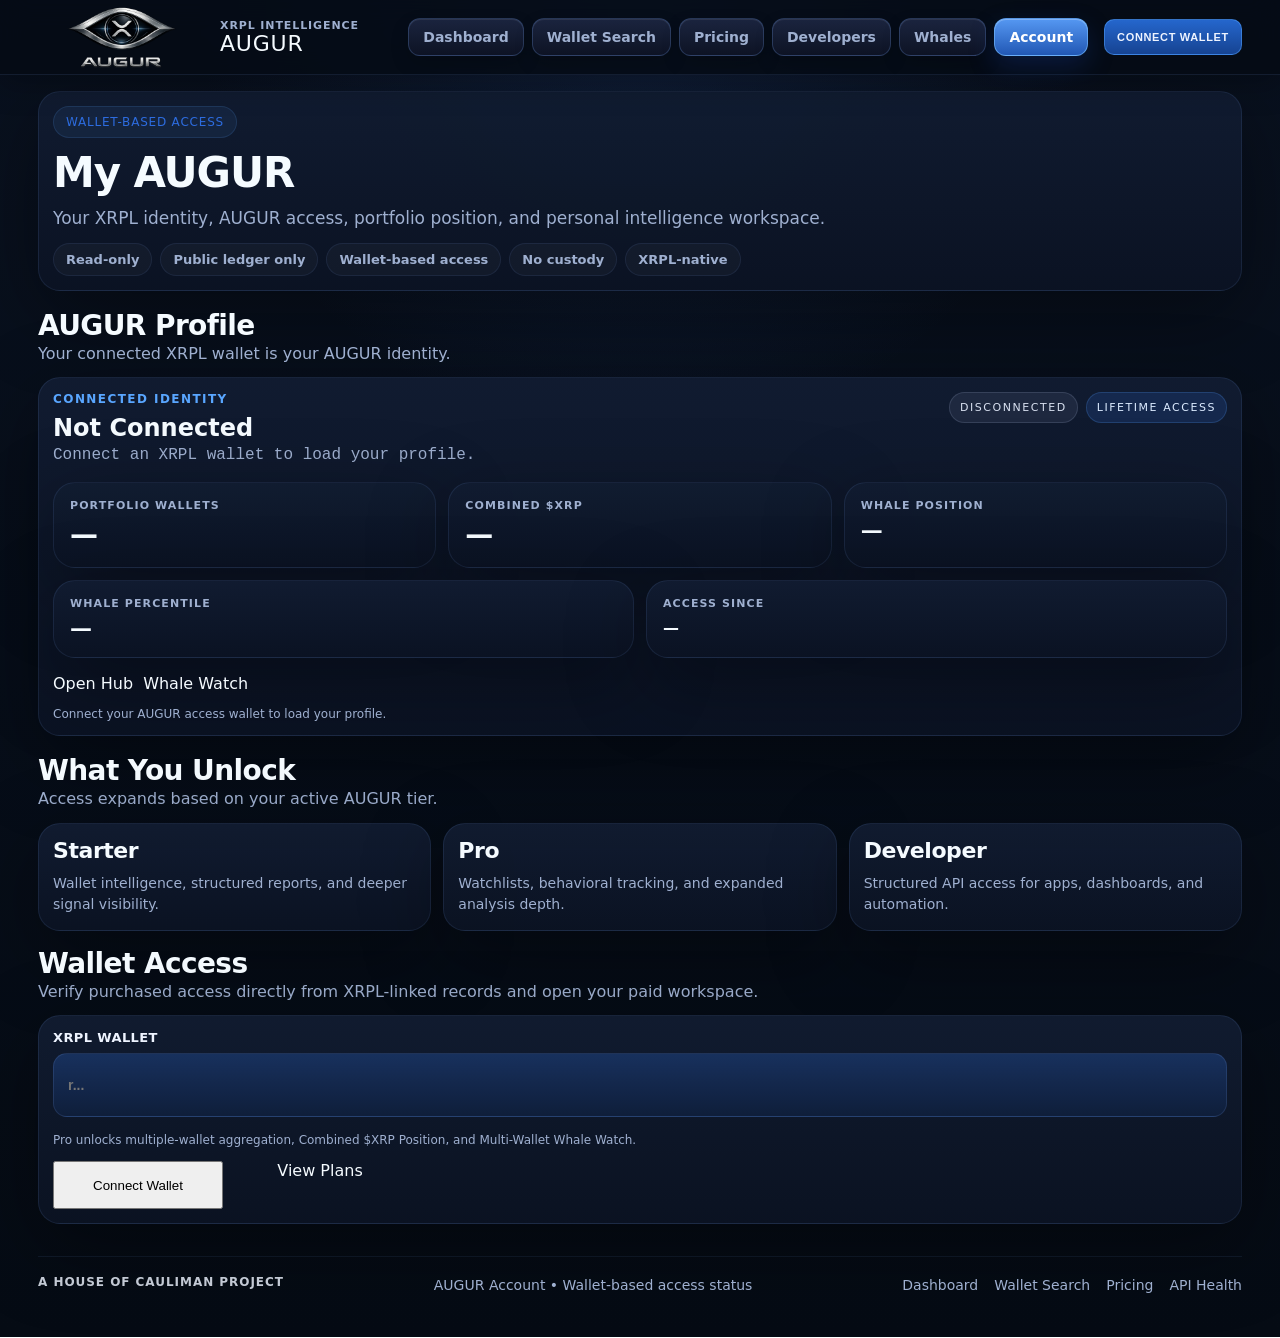
==== commit b5f99dcf: "fix: hide profile disconnect button when disconnected" ====
--- a/account/index.html
+++ b/account/index.html
@@ -593,7 +593,7 @@
         <div style="display:flex;gap:10px;flex-wrap:wrap;margin-top:16px;">
           <a class="btn btn-primary btn-hud" href="/hub.html" style="text-decoration:none;">Open Hub</a>
           <a class="btn btn-secondary btn-hud" href="/whales/" style="text-decoration:none;">Whale Watch</a>
-          <button class="btn btn-secondary btn-hud" id="profileDisconnectBtn" type="button">Disconnect</button>
+          <button class="btn btn-secondary btn-hud" id="profileDisconnectBtn" type="button" hidden>Disconnect</button>
         </div>
 
         <div id="profileNote" style="font-size:12px;color:var(--muted);margin-top:14px;">
@@ -826,6 +826,7 @@
       profileAccessBadge.textContent = "Disconnected";
       profileAccessBadge.className = "tag gray";
       profileLifetimeBadge.hidden = true;
+      profileDisconnectBtn.hidden = true;
       profileWalletCount.textContent = "—";
       profileCombinedXrp.textContent = "—";
       profileWhalePosition.textContent = "—";
@@ -867,6 +868,7 @@
         profileAccessBadge.textContent = data.active ? "Active" : "Inactive";
         profileAccessBadge.className = `tag ${data.active ? "green" : "gray"}`;
         profileLifetimeBadge.hidden = data.accessType !== "lifetime";
+        profileDisconnectBtn.hidden = false;
         profileStartedAt.textContent = formatProfileDate(data.startedAt);
 
         if (data.active && ["pro","developer"].includes(plan)) {
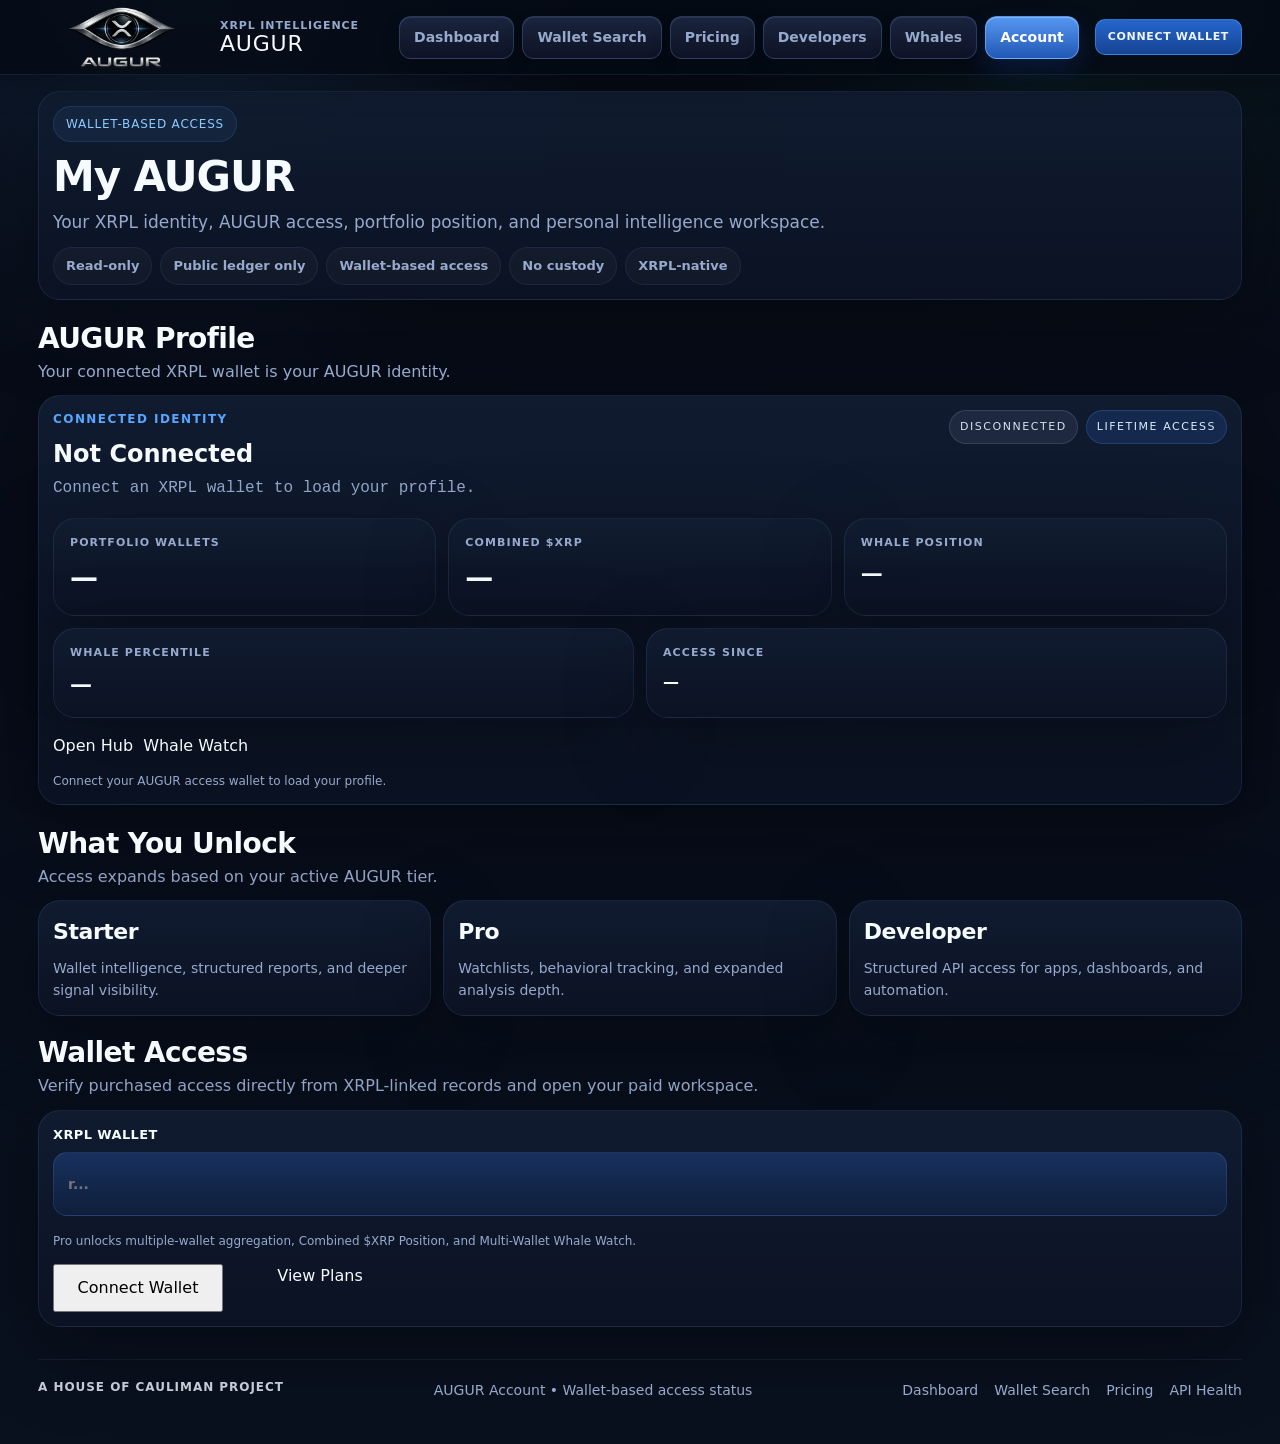
==== commit 1406e7f6: "ui: unify AUGUR mobile navigation shell" ====
--- a/account/index.html
+++ b/account/index.html
@@ -488,6 +488,7 @@
   <link rel="apple-touch-icon" sizes="180x180" href="/assets/favicons/augur/apple-touch-icon.png" />
   <meta name="apple-mobile-web-app-title" content="AUGUR" />
   <meta name="application-name" content="AUGUR" />
+  <link rel="stylesheet" href="/assets/css/augur.css">
 </head>
 <body>
   <div class="topbar">
@@ -510,6 +511,7 @@
           <a class="nav-link active" href="/account/">Account</a>
 </div>
 
+      <button class="mobile-nav-toggle" type="button" aria-expanded="false">Menu ▾</button>
 <div class="mobile-nav">
         <a href="/">Dashboard</a>
         <a href="/wallet/">Wallet Search</a>
@@ -517,6 +519,7 @@
         <a href="/developers.html">Developers</a>
         <a href="/whales/">Whales</a>
         <a class="active" href="/account/">Account</a>
+        <a class="battlefield-link" href="/battlefield/">Battlefield</a>
 </div>
       </div>
     </div>
@@ -1002,5 +1005,14 @@
     }, 0);
   </script>
   <script src="/assets/session.js"></script>
+<script>
+const mobileNavToggle=document.querySelector(".mobile-nav-toggle");
+const mobileNav=document.querySelector(".mobile-nav");
+mobileNavToggle?.addEventListener("click",()=>{
+  const open=mobileNav.classList.toggle("open");
+  mobileNavToggle.setAttribute("aria-expanded",String(open));
+  mobileNavToggle.textContent=open?"Menu ▴":"Menu ▾";
+});
+</script>
 </body>
 </html>
--- a/assets/css/augur.css
+++ b/assets/css/augur.css
@@ -0,0 +1,88 @@
+:root{
+  --bg:#060b16;
+  --bg-2:#09111f;
+  --panel:#0e1729;
+  --panel-2:#13203a;
+  --panel-3:#0b1425;
+  --text:#f5fbff;
+  --muted:#97a9cc;
+  --blue:#57a6ff;
+  --blue-2:#8bcbff;
+  --green:#34d399;
+}
+*{box-sizing:border-box}
+
+html,body{
+  margin:0;
+  padding:0;
+  min-height:100%;
+}
+body{
+  min-height:100vh;
+  color:var(--text);
+  font:16px/1.5 Inter,ui-sans-serif,system-ui,-apple-system,BlinkMacSystemFont,"Segoe UI",Roboto,Arial,sans-serif;
+}
+body{
+  background:
+    radial-gradient(circle at 15% 0%,rgba(87,166,255,.14),transparent 22%),
+    radial-gradient(circle at 85% 0%,rgba(52,211,153,.08),transparent 20%),
+    linear-gradient(180deg,var(--bg) 0%,var(--bg-2) 100%);
+}
+a{
+  color:inherit;
+  text-decoration:none;
+}
+
+button,input,select,textarea{
+  font:inherit;
+}
+.wrap{
+  width:min(1240px,calc(100% - 36px));
+  margin:0 auto;
+}
+@media (max-width:760px){
+  .wrap{
+    width:100%;
+    padding-left:14px;
+    padding-right:14px;
+  }
+}
+@media (max-width:760px){
+  .topbar{
+    position:static;
+  }
+}
+.mobile-nav-toggle{
+  display:none;
+}
+
+@media (max-width:760px){
+  .mobile-nav-toggle{
+    display:flex;
+    width:100%;
+    min-height:44px;
+    align-items:center;
+    justify-content:center;
+    border:1px solid rgba(118,156,228,.18);
+    border-radius:12px;
+    background:rgba(14,23,41,.9);
+    color:var(--text);
+    font-weight:800;
+  }
+
+  .mobile-nav{
+    display:none;
+  }
+
+  .mobile-nav.open{
+    display:flex;
+  }
+}
+@media (max-width:760px){
+  .mobile-nav a.battlefield-link{
+    margin-top:4px;
+    color:#fff4df;
+    background:linear-gradient(180deg,#f47a25 0%,#a92c18 100%);
+    border-color:rgba(255,153,70,.72);
+  }
+}
